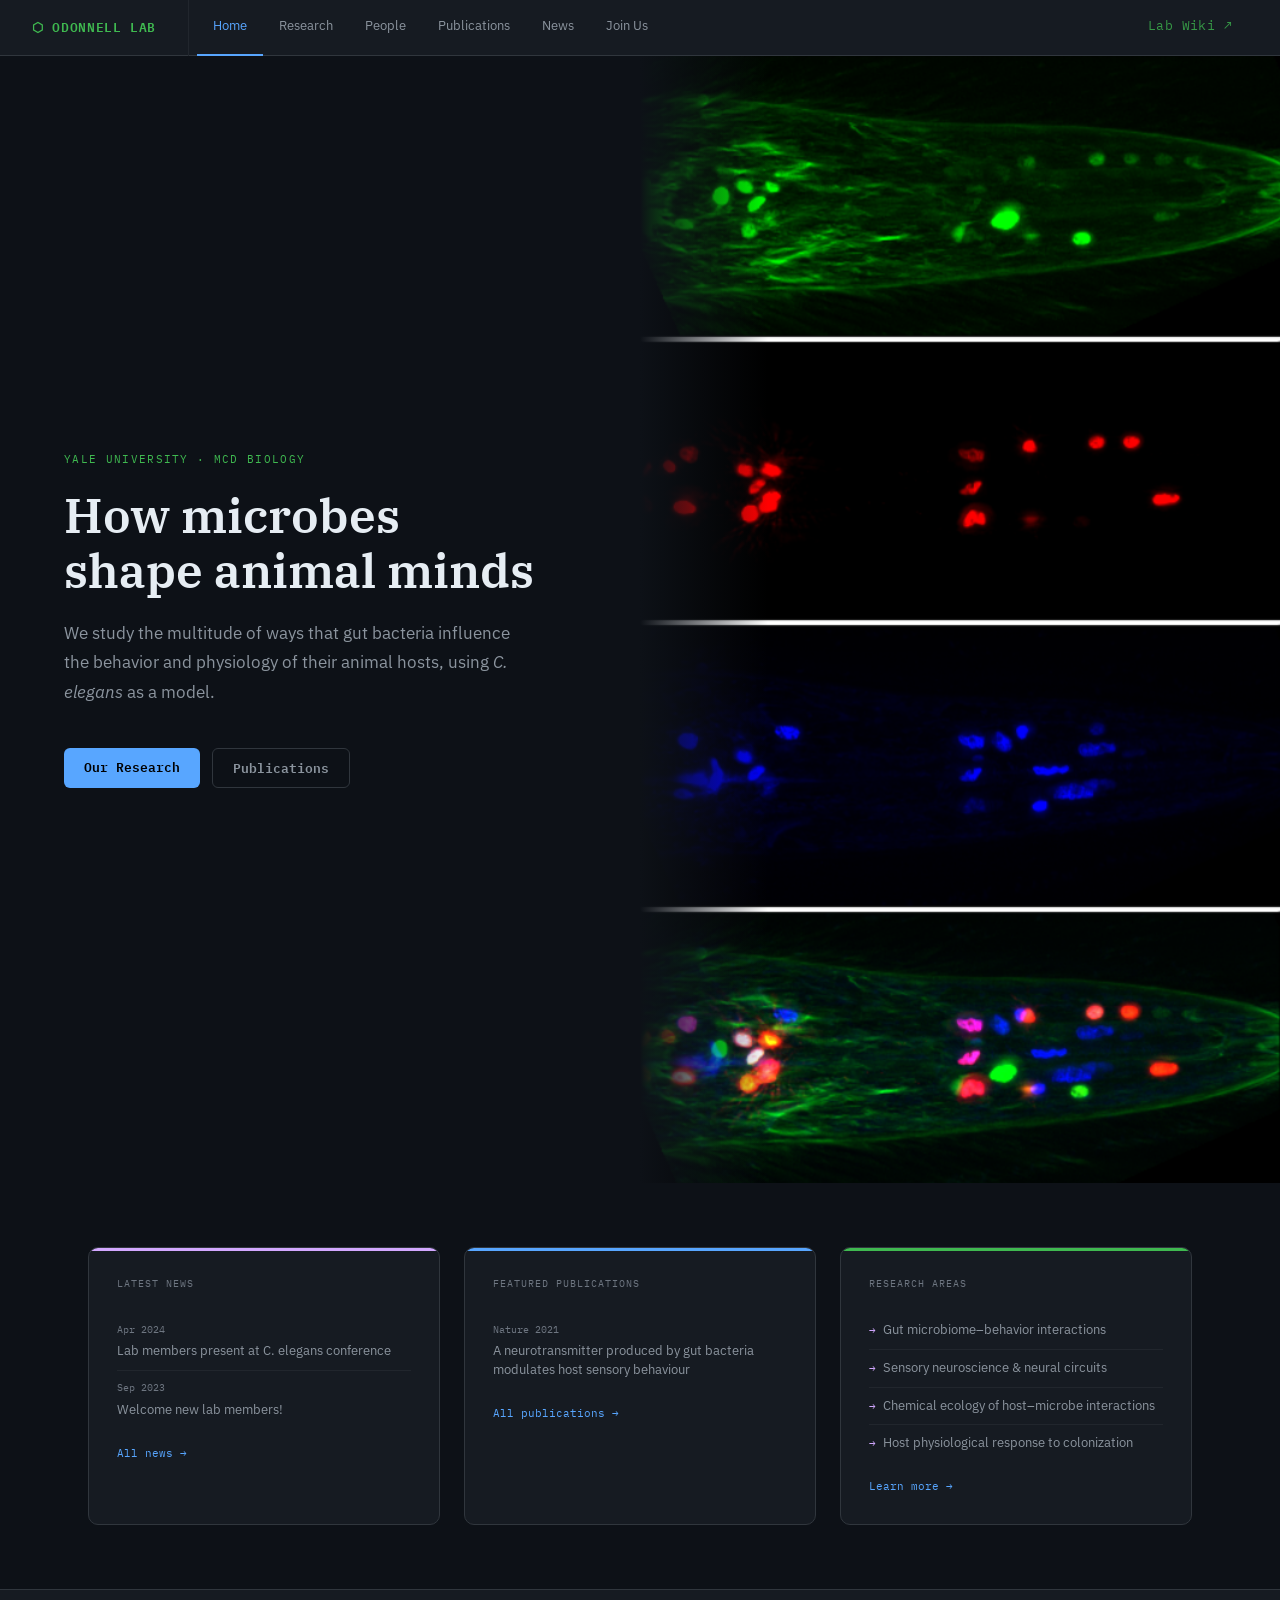
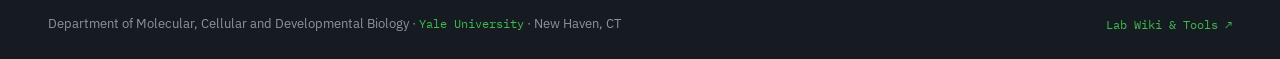
==== index.html @ c5d964bb "Initial build: ODonnell Lab website Static site with dark IBM Plex theme matching the lab wiki. Incl" ====
<!DOCTYPE html>
<html lang="en">
<head>
<meta charset="UTF-8">
<meta name="viewport" content="width=device-width, initial-scale=1.0">
<title>ODonnell Lab — Yale University</title>
<meta name="description" content="The ODonnell Lab studies how gut microbes shape animal behavior and physiology using C. elegans. Yale MCD Biology.">
<link rel="stylesheet" href="/shared.css">
</head>
<body>

<header class="site-header">
  <a href="/" class="site-logo">⬡ ODONNELL LAB</a>
  <nav class="site-nav">
    <a href="/index.html">Home</a>
    <a href="/research.html">Research</a>
    <a href="/people.html">People</a>
    <a href="/publications.html">Publications</a>
    <a href="/news.html">News</a>
    <a href="/join.html">Join Us</a>
    <a href="https://odonnelllab.netlify.app" class="nav-wiki-link" target="_blank" rel="noopener">Lab Wiki ↗</a>
  </nav>
</header>

<!-- Hero -->
<div class="hero-full">
  <div class="hero-content">
    <div class="hero-eyebrow">Yale University · MCD Biology</div>
    <h1>How microbes shape animal minds</h1>
    <p class="hero-tagline">
      We study the multitude of ways that gut bacteria influence the behavior and physiology
      of their animal hosts, using <em>C. elegans</em> as a model.
    </p>
    <div class="hero-actions">
      <a href="/research.html" class="btn">Our Research</a>
      <a href="/publications.html" class="btn btn-outline">Publications</a>
    </div>
  </div>
  <div class="hero-image-panel">
    <img src="/images/hero/hero.png" alt="Fluorescent neurons in C. elegans">
  </div>
</div>

<!-- Teasers -->
<div class="home-teasers">
  <!-- News teaser -->
  <div class="teaser-card" style="--card-accent: var(--accent4);">
    <div class="teaser-label">Latest News</div>
    <div id="news-teaser"><div class="loading-placeholder">Loading…</div></div>
    <a href="/news.html" class="teaser-more">All news →</a>
  </div>

  <!-- Publications teaser -->
  <div class="teaser-card" style="--card-accent: var(--accent);">
    <div class="teaser-label">Featured Publications</div>
    <div id="pubs-teaser"><div class="loading-placeholder">Loading…</div></div>
    <a href="/publications.html" class="teaser-more">All publications →</a>
  </div>

  <!-- Research areas -->
  <div class="teaser-card" style="--card-accent: var(--accent2);">
    <div class="teaser-label">Research Areas</div>
    <ul class="teaser-research-list">
      <li>Gut microbiome–behavior interactions</li>
      <li>Sensory neuroscience &amp; neural circuits</li>
      <li>Chemical ecology of host–microbe interactions</li>
      <li>Host physiological response to colonization</li>
    </ul>
    <a href="/research.html" class="teaser-more">Learn more →</a>
  </div>
</div>

<!-- Dept bar -->
<div class="dept-bar">
  <span>
    Department of Molecular, Cellular and Developmental Biology ·
    <a href="https://mcdb.yale.edu" target="_blank" rel="noopener">Yale University</a> ·
    New Haven, CT
  </span>
  <a href="https://odonnelllab.netlify.app" target="_blank" rel="noopener">Lab Wiki &amp; Tools ↗</a>
</div>

<script src="/site.js"></script>
<script>
function formatDate(isoDate) {
  const d = new Date(isoDate + 'T00:00:00');
  return d.toLocaleDateString('en-US', { year: 'numeric', month: 'short' });
}

async function loadNewsTeaser() {
  const el = document.getElementById('news-teaser');
  let items;
  try { items = await loadData('/data/news.json'); }
  catch { el.innerHTML = '<p style="font-size:13px;color:var(--text-dim)">Unable to load.</p>'; return; }

  items.sort((a, b) => {
    if (a.pinned && !b.pinned) return -1;
    if (!a.pinned && b.pinned) return 1;
    return b.date.localeCompare(a.date);
  });

  el.innerHTML = items.slice(0, 3).map(item => `
    <div class="teaser-item">
      <div class="teaser-item-date">${formatDate(item.date)}</div>
      <a href="/news.html">${item.title}</a>
    </div>`).join('');
}

async function loadPubsTeaser() {
  const el = document.getElementById('pubs-teaser');
  let text;
  try {
    const resp = await fetch('/data/publications.bib');
    if (!resp.ok) throw new Error(resp.status);
    text = await resp.text();
  } catch {
    el.innerHTML = '<p style="font-size:13px;color:var(--text-dim)">Unable to load.</p>';
    return;
  }

  const pubs = parseBibtex(text).filter(p => p.title);
  let featured = pubs.filter(p => p.highlight);
  if (!featured.length) featured = pubs.slice(0, 3);
  featured = featured.slice(0, 3);

  el.innerHTML = featured.map(pub => `
    <div class="teaser-item">
      <div class="teaser-item-date">${pub.journal ? pub.journal.split(' ')[0] + ' ' + pub.year : pub.year}</div>
      <a href="/publications.html">${pub.title}</a>
    </div>`).join('');
}

loadNewsTeaser();
loadPubsTeaser();
</script>
</body>
</html>
---- shared.css ----
/* ============================================================
   ODonnell Lab — Shared Styles
   Import this in every page:
   <link rel="stylesheet" href="/shared.css">
   ============================================================ */

@import url('https://fonts.googleapis.com/css2?family=IBM+Plex+Mono:wght@400;600&family=IBM+Plex+Sans:wght@300;400;500;600&family=IBM+Plex+Serif:ital,wght@0,400;0,600;1,400&display=swap');

:root {
  --bg: #0d1117;
  --surface: #161b22;
  --surface2: #1c2230;
  --border: #30363d;
  --border2: #21262d;
  --text: #e6edf3;
  --text-muted: #8b949e;
  --text-dim: #6e7681;
  --accent: #58a6ff;
  --accent2: #3fb950;
  --accent3: #f78166;
  --accent4: #d2a8ff;
  --accent5: #ffa657;
  --mono: 'IBM Plex Mono', monospace;
  --sans: 'IBM Plex Sans', sans-serif;
  --serif: 'IBM Plex Serif', serif;
}

* { box-sizing: border-box; margin: 0; padding: 0; }

body {
  background: var(--bg);
  color: var(--text);
  font-family: var(--sans);
  font-size: 15px;
  line-height: 1.6;
}

/* ── SITE HEADER ─────────────────────────────────────────── */
.site-header {
  background: var(--surface);
  border-bottom: 1px solid var(--border);
  padding: 0 2rem;
  position: sticky;
  top: 0;
  z-index: 100;
  display: flex;
  align-items: center;
  gap: 0;
  height: 56px;
}

.site-logo {
  font-family: var(--mono);
  font-size: 13px;
  color: var(--accent2);
  font-weight: 600;
  letter-spacing: 0.05em;
  white-space: nowrap;
  text-decoration: none;
  padding-right: 2rem;
  border-right: 1px solid var(--border2);
  margin-right: 0.5rem;
  height: 56px;
  display: flex;
  align-items: center;
}
.site-logo:hover { color: var(--accent); }

.site-nav {
  display: flex;
  gap: 0;
  overflow-x: auto;
  scrollbar-width: none;
  flex: 1;
}
.site-nav::-webkit-scrollbar { display: none; }

.site-nav a {
  color: var(--text-muted);
  text-decoration: none;
  font-size: 13px;
  padding: 0 1rem;
  height: 56px;
  display: flex;
  align-items: center;
  border-bottom: 2px solid transparent;
  white-space: nowrap;
  transition: color 0.15s, border-color 0.15s;
}
.site-nav a:hover { color: var(--text); }
.site-nav a.active { color: var(--accent); border-bottom-color: var(--accent); }

.nav-wiki-link {
  margin-left: auto;
  font-family: var(--mono);
  font-size: 11px;
  color: var(--accent2) !important;
  border-bottom-color: transparent !important;
  letter-spacing: 0.03em;
  opacity: 0.8;
}
.nav-wiki-link:hover { opacity: 1; color: var(--accent2) !important; }

/* ── TYPOGRAPHY ──────────────────────────────────────────── */
h1 { font-family: var(--serif); font-size: 2rem; font-weight: 600; color: var(--text); margin-bottom: 0.5rem; line-height: 1.3; }
h2 { font-family: var(--sans); font-size: 1.25rem; font-weight: 600; color: var(--text); margin: 2.5rem 0 1rem; padding-bottom: 0.5rem; border-bottom: 1px solid var(--border2); }
h3 { font-family: var(--sans); font-size: 1rem; font-weight: 600; color: var(--accent4); margin: 1.5rem 0 0.75rem; }
p { color: var(--text-muted); margin-bottom: 1rem; line-height: 1.7; }
p strong { color: var(--text); font-weight: 600; }
a { color: var(--accent); }

/* ── CALLOUTS ────────────────────────────────────────────── */
.callout { border-left: 3px solid var(--accent); background: rgba(88,166,255,0.06); padding: 1rem 1.25rem; margin: 1.25rem 0; border-radius: 0 6px 6px 0; }
.callout.green  { border-left-color: var(--accent2); background: rgba(63,185,80,0.06); }
.callout.orange { border-left-color: var(--accent5); background: rgba(255,166,87,0.06); }
.callout.red    { border-left-color: var(--accent3); background: rgba(247,129,102,0.06); }
.callout-title  { font-size: 12px; font-family: var(--mono); font-weight: 600; margin-bottom: 0.4rem; opacity: 0.7; }
.callout p      { margin: 0; font-size: 13px; }

/* ── BUTTONS ─────────────────────────────────────────────── */
.btn { display: inline-block; background: var(--accent); color: #000; border: none; padding: 0.55rem 1.25rem; border-radius: 6px; font-family: var(--mono); font-size: 13px; font-weight: 600; cursor: pointer; text-decoration: none; transition: opacity 0.15s; }
.btn:hover { opacity: 0.85; color: #000; }
.btn-green { background: var(--accent2); }
.btn-outline { background: transparent; border: 1px solid var(--border); color: var(--text-muted); }
.btn-outline:hover { border-color: var(--text-muted); color: var(--text); }

/* ── BADGE ───────────────────────────────────────────────── */
.badge { display: inline-block; padding: 0.15em 0.5em; border-radius: 3px; font-size: 11px; font-family: var(--mono); font-weight: 600; }
.badge-blue   { background: rgba(88,166,255,0.15);  color: var(--accent); }
.badge-green  { background: rgba(63,185,80,0.15);   color: var(--accent2); }
.badge-orange { background: rgba(255,166,87,0.15);  color: var(--accent5); }
.badge-purple { background: rgba(210,168,255,0.15); color: var(--accent4); }

/* ── TABLES ──────────────────────────────────────────────── */
.data-table { width: 100%; border-collapse: collapse; font-size: 13px; margin: 1rem 0; }
.data-table th { background: var(--surface2); color: var(--text-muted); font-family: var(--mono); font-size: 11px; text-transform: uppercase; letter-spacing: 0.05em; padding: 0.6rem 0.75rem; border: 1px solid var(--border); text-align: left; font-weight: 600; }
.data-table td { padding: 0.5rem 0.75rem; border: 1px solid var(--border2); color: var(--text-muted); font-family: var(--mono); font-size: 12px; }
.data-table tr:hover td { background: rgba(255,255,255,0.02); }
.table-wrap { overflow-x: auto; border: 1px solid var(--border); border-radius: 8px; }
.table-wrap .data-table { margin: 0; }

/* ── FORM INPUTS ─────────────────────────────────────────── */
.filter-input {
  background: var(--surface2);
  border: 1px solid var(--border);
  color: var(--text);
  padding: 0.5rem 0.75rem;
  border-radius: 6px;
  font-family: var(--mono);
  font-size: 13px;
  outline: none;
  transition: border-color 0.15s;
  width: 100%;
}
.filter-input:focus { border-color: var(--accent); }
.filter-input::placeholder { color: var(--text-dim); }

/* ── CARD ────────────────────────────────────────────────── */
.card { background: var(--surface2); border: 1px solid var(--border); border-radius: 10px; padding: 1.5rem; margin: 1rem 0; }
.card h3 { margin-top: 0; }

/* ── SCROLL ──────────────────────────────────────────────── */
::-webkit-scrollbar { width: 6px; height: 6px; }
::-webkit-scrollbar-track { background: transparent; }
::-webkit-scrollbar-thumb { background: var(--border); border-radius: 3px; }


/* ============================================================
   MAIN SITE EXTENSIONS
   Classes below are used by the lab website (not the wiki)
   ============================================================ */

/* ── HERO ────────────────────────────────────────────────── */
.hero-full {
  display: grid;
  grid-template-columns: 1fr 1fr;
  min-height: calc(100vh - 56px);
  overflow: hidden;
}
.hero-content {
  display: flex;
  flex-direction: column;
  justify-content: center;
  padding: 5rem 4rem;
  max-width: 600px;
}
.hero-eyebrow {
  font-family: var(--mono);
  font-size: 11px;
  color: var(--accent2);
  letter-spacing: 0.12em;
  text-transform: uppercase;
  margin-bottom: 1.25rem;
}
.hero-full h1 {
  font-size: 3rem;
  line-height: 1.15;
  margin-bottom: 1.25rem;
}
.hero-tagline {
  font-size: 17px;
  color: var(--text-muted);
  line-height: 1.75;
  margin-bottom: 2.5rem;
  max-width: 460px;
}
.hero-actions { display: flex; gap: 0.75rem; flex-wrap: wrap; }
.hero-image-panel {
  position: relative;
  overflow: hidden;
}
.hero-image-panel img {
  width: 100%;
  height: 100%;
  object-fit: cover;
  object-position: center;
  display: block;
}
.hero-image-panel::after {
  content: '';
  position: absolute;
  inset: 0;
  background: linear-gradient(to right, var(--bg) 0%, transparent 20%);
  pointer-events: none;
}

/* ── HOME TEASERS ────────────────────────────────────────── */
.home-teasers {
  display: grid;
  grid-template-columns: repeat(3, 1fr);
  gap: 1.5rem;
  max-width: 1200px;
  margin: 0 auto;
  padding: 4rem 3rem;
}
.teaser-card {
  background: var(--surface);
  border: 1px solid var(--border);
  border-radius: 10px;
  padding: 1.75rem;
  position: relative;
  overflow: hidden;
}
.teaser-card::before {
  content: '';
  position: absolute;
  top: 0; left: 0; right: 0;
  height: 3px;
  background: var(--card-accent, var(--accent));
}
.teaser-label {
  font-family: var(--mono);
  font-size: 10px;
  text-transform: uppercase;
  letter-spacing: 0.1em;
  color: var(--text-dim);
  margin-bottom: 1.25rem;
}
.teaser-item {
  padding: 0.6rem 0;
  border-bottom: 1px solid var(--border2);
}
.teaser-item:last-child { border-bottom: none; }
.teaser-item-date {
  font-family: var(--mono);
  font-size: 10px;
  color: var(--text-dim);
  margin-bottom: 0.2rem;
}
.teaser-item a {
  font-size: 13px;
  color: var(--text-muted);
  text-decoration: none;
  line-height: 1.5;
  display: block;
}
.teaser-item a:hover { color: var(--text); }
.teaser-more {
  display: block;
  margin-top: 1rem;
  font-family: var(--mono);
  font-size: 11px;
  color: var(--accent);
  text-decoration: none;
}
.teaser-more:hover { color: var(--text); }
.teaser-research-list { list-style: none; }
.teaser-research-list li {
  padding: 0.5rem 0;
  border-bottom: 1px solid var(--border2);
  font-size: 13px;
  color: var(--text-muted);
}
.teaser-research-list li:last-child { border-bottom: none; }
.teaser-research-list li::before { content: '→ '; color: var(--accent4); font-family: var(--mono); font-size: 11px; }

/* ── DEPT BAR ────────────────────────────────────────────── */
.dept-bar {
  background: var(--surface);
  border-top: 1px solid var(--border);
  padding: 1.5rem 3rem;
  display: flex;
  justify-content: space-between;
  align-items: center;
  font-size: 13px;
  color: var(--text-muted);
  flex-wrap: wrap;
  gap: 1rem;
}
.dept-bar a { color: var(--accent2); text-decoration: none; font-family: var(--mono); font-size: 12px; }
.dept-bar a:hover { color: var(--accent); }

/* ── RESEARCH PANELS ─────────────────────────────────────── */
.research-page { max-width: 1100px; margin: 0 auto; padding: 3rem; }
.research-intro { max-width: 680px; margin-bottom: 4rem; }
.research-intro h1 { font-size: 2.5rem; margin-bottom: 1rem; }

.research-panel {
  display: flex;
  align-items: stretch;
  gap: 0;
  border: 1px solid var(--border);
  border-radius: 12px;
  overflow: hidden;
  margin-bottom: 2.5rem;
  background: var(--surface);
}
.research-panel.reverse { flex-direction: row-reverse; }
.research-panel-image {
  width: 42%;
  flex-shrink: 0;
  overflow: hidden;
}
.research-panel-image img {
  width: 100%;
  height: 100%;
  object-fit: cover;
  display: block;
  min-height: 300px;
}
.research-panel-body {
  flex: 1;
  padding: 2.5rem;
  display: flex;
  flex-direction: column;
  justify-content: center;
}
.research-panel-body h2 {
  font-family: var(--serif);
  font-size: 1.5rem;
  margin: 0.75rem 0 1rem;
  border: none;
  padding: 0;
}
.research-panel-body p { font-size: 14px; line-height: 1.8; }
.research-panel-body p:last-child { margin-bottom: 0; }
.research-key-papers { margin-top: 1.5rem; padding-top: 1.25rem; border-top: 1px solid var(--border2); }
.research-key-papers p { font-size: 12px; font-family: var(--mono); color: var(--text-dim); margin: 0; }
.research-key-papers a { color: var(--accent); font-size: 12px; }

/* ── PI SPOTLIGHT ────────────────────────────────────────── */
.pi-spotlight {
  background: var(--surface);
  border-bottom: 1px solid var(--border);
  display: flex;
  gap: 3rem;
  padding: 3.5rem 3rem;
  align-items: flex-start;
}
.pi-photo {
  width: 160px;
  height: 160px;
  border-radius: 50%;
  object-fit: cover;
  flex-shrink: 0;
  border: 3px solid var(--border);
}
.pi-info { flex: 1; }
.pi-info h1 { font-size: 1.75rem; margin-bottom: 0.25rem; }
.pi-role {
  font-family: var(--mono);
  font-size: 12px;
  color: var(--accent2);
  letter-spacing: 0.08em;
  text-transform: uppercase;
  margin-bottom: 1rem;
}
.pi-links { display: flex; gap: 0.5rem; flex-wrap: wrap; margin-top: 1.25rem; }
.pi-links a {
  font-family: var(--mono);
  font-size: 11px;
  color: var(--text-muted);
  text-decoration: none;
  padding: 0.3em 0.75em;
  border: 1px solid var(--border);
  border-radius: 4px;
  transition: border-color 0.15s, color 0.15s;
}
.pi-links a:hover { border-color: var(--accent); color: var(--accent); }

/* ── PEOPLE GRID ─────────────────────────────────────────── */
.people-section {
  max-width: 1100px;
  margin: 0 auto;
  padding: 3rem;
}
.people-group-label {
  font-family: var(--mono);
  font-size: 11px;
  text-transform: uppercase;
  letter-spacing: 0.08em;
  color: var(--text-dim);
  margin: 2.5rem 0 1.25rem;
  padding-bottom: 0.5rem;
  border-bottom: 1px solid var(--border2);
}
.people-grid {
  display: grid;
  grid-template-columns: repeat(auto-fill, minmax(200px, 1fr));
  gap: 1.25rem;
}
.person-card {
  background: var(--surface);
  border: 1px solid var(--border);
  border-radius: 10px;
  overflow: hidden;
  transition: border-color 0.15s;
}
.person-card:hover { border-color: var(--accent4); }
.person-photo {
  width: 100%;
  aspect-ratio: 1 / 1;
  object-fit: cover;
  object-position: top center;
  display: block;
  background: var(--surface2);
}
.person-info { padding: 1rem; }
.person-name { font-weight: 600; font-size: 14px; color: var(--text); margin-bottom: 0.25rem; }
.person-role { font-size: 12px; color: var(--text-muted); margin-bottom: 0.6rem; }
.person-links { display: flex; gap: 0.4rem; flex-wrap: wrap; }
.person-links a {
  font-family: var(--mono);
  font-size: 10px;
  color: var(--text-dim);
  text-decoration: none;
  padding: 0.15em 0.4em;
  border: 1px solid var(--border2);
  border-radius: 3px;
}
.person-links a:hover { color: var(--accent); border-color: var(--accent); }

/* ── PUBLICATIONS ────────────────────────────────────────── */
.pub-layout {
  display: grid;
  grid-template-columns: 220px 1fr;
  max-width: 1200px;
  margin: 0 auto;
  min-height: calc(100vh - 56px);
}
.pub-sidebar {
  padding: 2rem 1.5rem;
  border-right: 1px solid var(--border);
  position: sticky;
  top: 56px;
  height: calc(100vh - 56px);
  overflow-y: auto;
}
.pub-sidebar-label {
  font-family: var(--mono);
  font-size: 10px;
  text-transform: uppercase;
  letter-spacing: 0.1em;
  color: var(--text-dim);
  margin: 1.25rem 0 0.6rem;
}
.pub-sidebar-label:first-child { margin-top: 0; }
.pub-year-filter { display: flex; flex-direction: column; gap: 0.35rem; }
.pub-year-filter label {
  display: flex;
  align-items: center;
  gap: 0.5rem;
  font-family: var(--mono);
  font-size: 12px;
  color: var(--text-muted);
  cursor: pointer;
}
.pub-year-filter label:hover { color: var(--text); }
.pub-year-filter input[type=checkbox] { accent-color: var(--accent); }
.pub-highlight-toggle {
  display: flex;
  align-items: center;
  gap: 0.5rem;
  font-family: var(--mono);
  font-size: 12px;
  color: var(--text-muted);
  cursor: pointer;
  margin-top: 0.25rem;
}
.pub-highlight-toggle input[type=checkbox] { accent-color: var(--accent5); }
.pub-count {
  font-family: var(--mono);
  font-size: 11px;
  color: var(--text-dim);
  margin-top: 1.5rem;
}

.pub-main { padding: 2.5rem 3rem; }
.pub-year-group { margin-bottom: 2.5rem; }
.pub-year-heading {
  font-family: var(--mono);
  font-size: 24px;
  color: var(--text-dim);
  margin-bottom: 0.75rem;
  padding-bottom: 0.5rem;
  border-bottom: 1px solid var(--border2);
}
.pub-entry {
  display: flex;
  gap: 1.5rem;
  padding: 1.25rem 0;
  border-bottom: 1px solid var(--border2);
  align-items: flex-start;
}
.pub-entry:last-child { border-bottom: none; }
.pub-meta { flex: 1; min-width: 0; }
.pub-title {
  font-weight: 600;
  font-size: 14px;
  color: var(--text);
  margin-bottom: 0.35rem;
  line-height: 1.5;
}
.pub-authors {
  font-size: 13px;
  color: var(--text-muted);
  margin-bottom: 0.25rem;
  line-height: 1.5;
}
.pub-journal {
  font-size: 13px;
  color: var(--text-dim);
  font-style: italic;
}
.pub-links-col {
  display: flex;
  flex-direction: column;
  gap: 0.35rem;
  align-items: flex-end;
  flex-shrink: 0;
  padding-top: 0.1rem;
}
.pub-links-col a {
  text-decoration: none;
  white-space: nowrap;
}

/* ── NEWS ────────────────────────────────────────────────── */
.news-page { max-width: 800px; margin: 0 auto; padding: 3rem; }
.news-page h1 { font-size: 2.25rem; margin-bottom: 0.5rem; }
.news-page > p { margin-bottom: 3rem; }
.news-list { margin-top: 1rem; }
.news-item {
  display: flex;
  gap: 2rem;
  padding: 2rem 0;
  border-bottom: 1px solid var(--border2);
}
.news-item:last-child { border-bottom: none; }
.news-date {
  font-family: var(--mono);
  font-size: 11px;
  color: var(--accent4);
  width: 80px;
  flex-shrink: 0;
  padding-top: 0.25rem;
  line-height: 1.6;
}
.news-body { flex: 1; }
.news-title {
  font-weight: 600;
  font-size: 15px;
  color: var(--text);
  margin-bottom: 0.5rem;
}
.news-body p { font-size: 14px; margin-bottom: 0.75rem; }
.news-body p:last-child { margin-bottom: 0; }
.news-body a { font-size: 13px; }

/* ── JOIN PAGE ───────────────────────────────────────────── */
.join-page { max-width: 800px; margin: 0 auto; padding: 3rem; }
.join-page h1 { font-size: 2.25rem; margin-bottom: 0.5rem; }

/* ── PAGE UTILITIES ──────────────────────────────────────── */
.page-eyebrow {
  font-family: var(--mono);
  font-size: 11px;
  color: var(--accent2);
  letter-spacing: 0.1em;
  text-transform: uppercase;
  margin-bottom: 0.75rem;
}
.loading-placeholder {
  font-family: var(--mono);
  font-size: 13px;
  color: var(--text-dim);
  padding: 2rem 0;
}

/* ── RESPONSIVE ──────────────────────────────────────────── */
@media (max-width: 900px) {
  .home-teasers { grid-template-columns: 1fr; padding: 2rem 1.5rem; }
}

@media (max-width: 768px) {
  .hero-full { grid-template-columns: 1fr; min-height: auto; }
  .hero-content { padding: 3rem 1.5rem; max-width: 100%; }
  .hero-full h1 { font-size: 2.25rem; }
  .hero-image-panel { display: none; }

  .research-page { padding: 1.5rem; }
  .research-panel { flex-direction: column !important; }
  .research-panel-image { width: 100%; }
  .research-panel-image img { min-height: 220px; }
  .research-panel-body { padding: 1.75rem; }

  .pi-spotlight { flex-direction: column; gap: 1.5rem; padding: 2rem 1.5rem; }
  .pi-photo { width: 100px; height: 100px; }
  .people-section { padding: 1.5rem; }

  .pub-layout { grid-template-columns: 1fr; }
  .pub-sidebar { position: static; height: auto; border-right: none; border-bottom: 1px solid var(--border); }
  .pub-main { padding: 1.5rem; }

  .news-page { padding: 1.5rem; }
  .news-item { flex-direction: column; gap: 0.5rem; }
  .news-date { width: auto; }

  .join-page { padding: 1.5rem; }
  .dept-bar { padding: 1.25rem 1.5rem; }
}
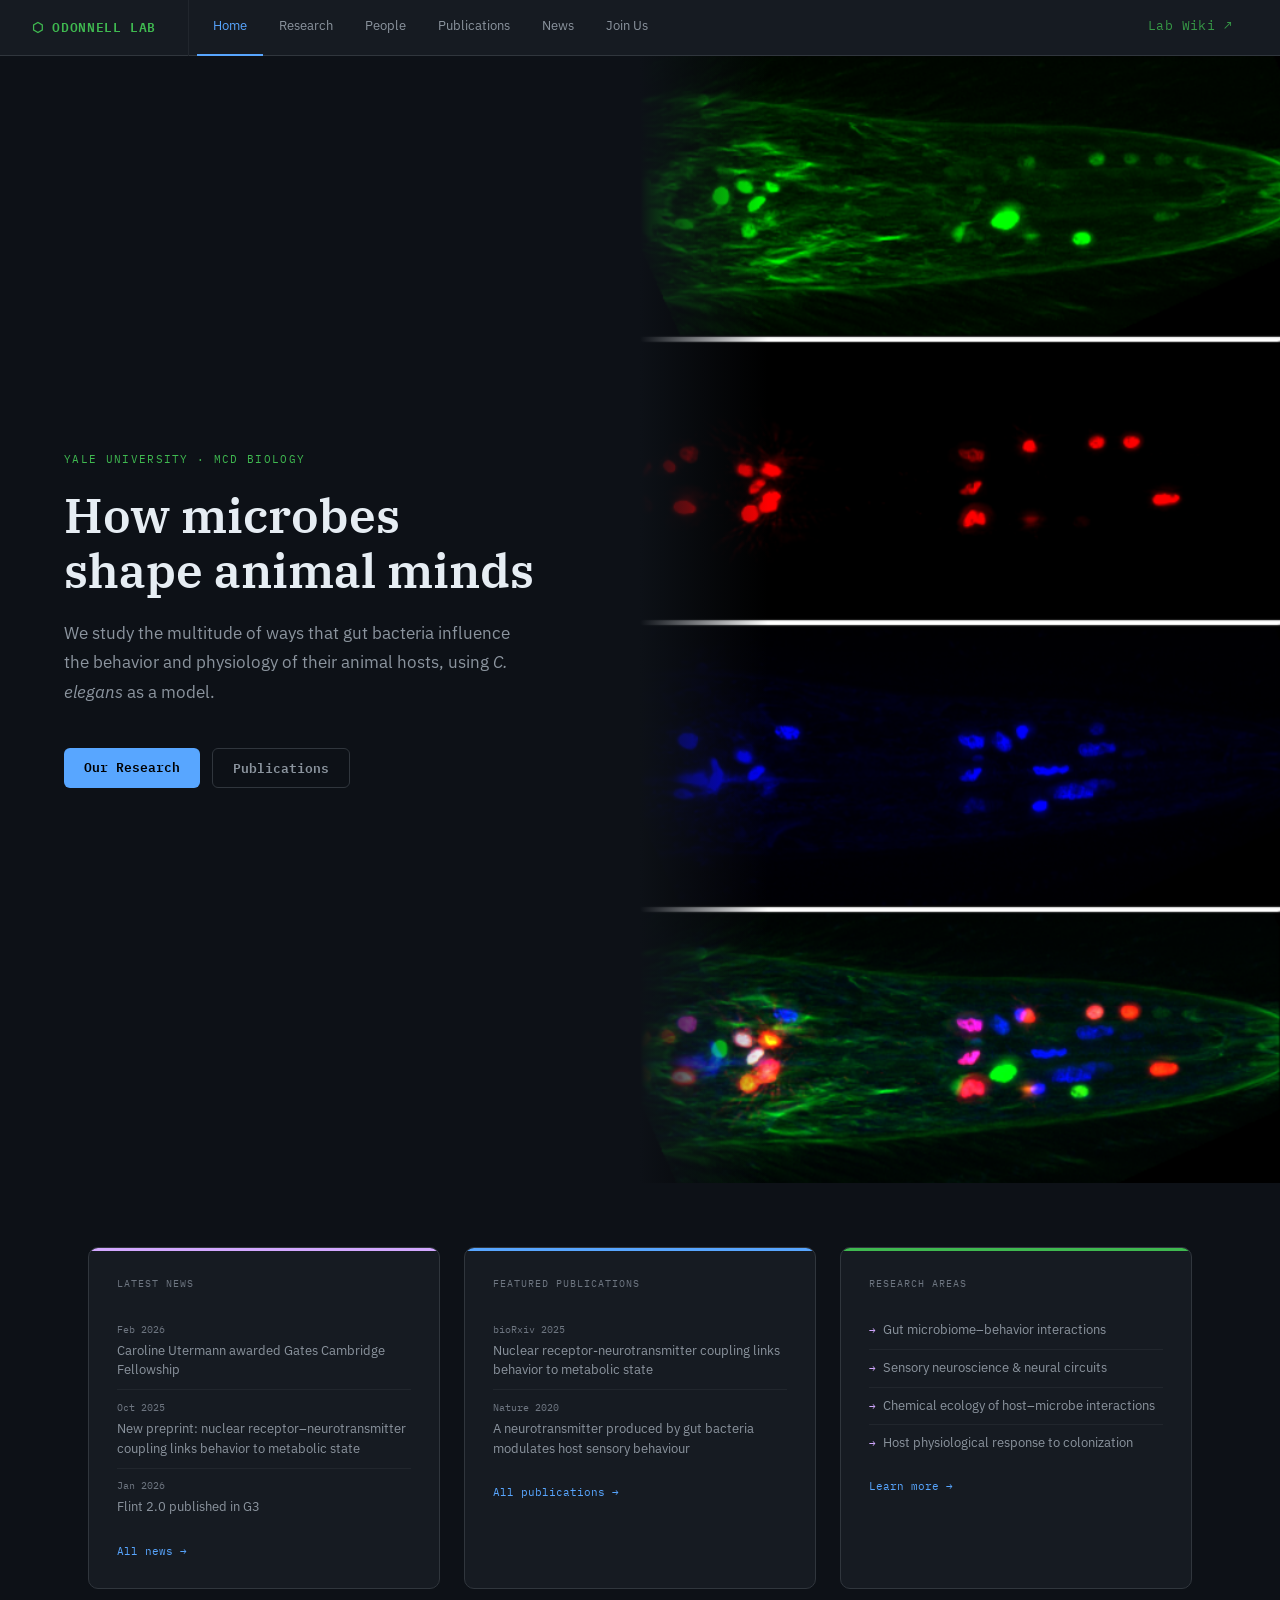
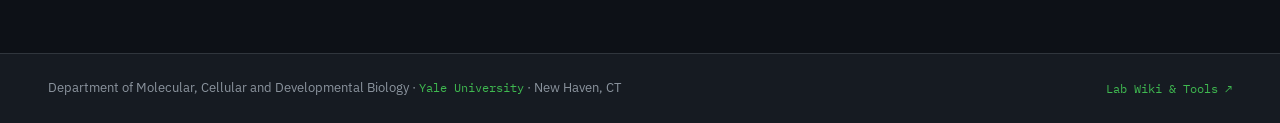
==== commit db4e7077: "content: Sebastian photo, fix wiki URL in all pages - Wire Sebastian Gonzalez La Corte headshot (Seb" ====
--- a/index.html
+++ b/index.html
@@ -18,7 +18,7 @@
     <a href="/publications.html">Publications</a>
     <a href="/news.html">News</a>
     <a href="/join.html">Join Us</a>
-    <a href="https://odonnelllab.netlify.app" class="nav-wiki-link" target="_blank" rel="noopener">Lab Wiki ↗</a>
+    <a href="https://odonnelllab.netlify.app/" class="nav-wiki-link" target="_blank" rel="noopener">Lab Wiki ↗</a>
   </nav>
 </header>
 
@@ -77,7 +77,7 @@
     <a href="https://mcdb.yale.edu" target="_blank" rel="noopener">Yale University</a> ·
     New Haven, CT
   </span>
-  <a href="https://odonnelllab.netlify.app" target="_blank" rel="noopener">Lab Wiki &amp; Tools ↗</a>
+  <a href="https://odonnelllab.netlify.app/" target="_blank" rel="noopener">Lab Wiki &amp; Tools ↗</a>
 </div>
 
 <script src="/site.js"></script>
--- a/shared.css
+++ b/shared.css
@@ -313,7 +313,8 @@
 /* ── RESEARCH PANELS ─────────────────────────────────────── */
 .research-page { max-width: 1100px; margin: 0 auto; padding: 3rem; }
 .research-intro { max-width: 680px; margin-bottom: 4rem; }
-.research-intro h1 { font-size: 2.5rem; margin-bottom: 1rem; }
+.research-intro h1 { font-size: 2.5rem; margin-bottom: 0.5rem; }
+.research-lab-subtitle { font-size: 13px; color: var(--text-muted); font-style: italic; margin-bottom: 1.5rem; letter-spacing: 0.02em; }
 
 .research-panel {
   display: flex;
@@ -354,6 +355,36 @@
 }
 .research-panel-body p { font-size: 14px; line-height: 1.8; }
 .research-panel-body p:last-child { margin-bottom: 0; }
+
+.panel-pubs {
+  margin-top: 1.25rem;
+  padding-top: 1rem;
+  border-top: 1px solid var(--border);
+  display: flex;
+  flex-wrap: wrap;
+  align-items: baseline;
+  gap: 0.25rem 0.6rem;
+}
+.panel-pubs-label {
+  font-size: 10px;
+  text-transform: uppercase;
+  letter-spacing: 0.08em;
+  color: var(--text-muted);
+  flex-basis: 100%;
+  margin-bottom: 0.1rem;
+}
+.panel-pubs a {
+  font-size: 12px;
+  color: var(--accent);
+  text-decoration: none;
+  white-space: nowrap;
+}
+.panel-pubs a:hover { text-decoration: underline; }
+.panel-pubs-nolink {
+  font-size: 12px;
+  color: var(--text-muted);
+  white-space: nowrap;
+}
 .research-key-papers { margin-top: 1.5rem; padding-top: 1.25rem; border-top: 1px solid var(--border2); }
 .research-key-papers p { font-size: 12px; font-family: var(--mono); color: var(--text-dim); margin: 0; }
 .research-key-papers a { color: var(--accent); font-size: 12px; }
@@ -437,7 +468,9 @@
 }
 .person-info { padding: 1rem; }
 .person-name { font-weight: 600; font-size: 14px; color: var(--text); margin-bottom: 0.25rem; }
-.person-role { font-size: 12px; color: var(--text-muted); margin-bottom: 0.6rem; }
+.person-role { font-size: 12px; color: var(--text-muted); margin-bottom: 0.25rem; }
+.person-years { font-size: 11px; color: var(--text-muted); opacity: 0.7; margin-bottom: 0.25rem; }
+.person-current-role { font-size: 11px; color: var(--accent); font-style: italic; margin-bottom: 0.5rem; }
 .person-links { display: flex; gap: 0.4rem; flex-wrap: wrap; }
 .person-links a {
   font-family: var(--mono);
@@ -449,6 +482,34 @@
   border-radius: 3px;
 }
 .person-links a:hover { color: var(--accent); border-color: var(--accent); }
+
+/* ── LAB LIFE GALLERY ────────────────────────────────────── */
+.lab-life-section { max-width: 1100px; margin: 0 auto; padding: 3rem; border-top: 1px solid var(--border); }
+.lab-life-header { margin-bottom: 1.5rem; display: flex; align-items: center; gap: 1.5rem; flex-wrap: wrap; }
+.lab-life-tabs { display: flex; gap: 0.4rem; }
+.lab-life-tab {
+  background: none; border: 1px solid var(--border); border-radius: 4px;
+  color: var(--text-muted); font-size: 11px; font-family: inherit;
+  padding: 0.25rem 0.75rem; cursor: pointer; transition: all 0.15s;
+}
+.lab-life-tab:hover { border-color: var(--accent); color: var(--accent); }
+.lab-life-tab.active { background: var(--accent); border-color: var(--accent); color: #fff; }
+.lab-life-grid {
+  display: grid;
+  grid-template-columns: repeat(auto-fill, minmax(260px, 1fr));
+  gap: 1rem;
+}
+.lab-life-photo { position: relative; border-radius: 8px; overflow: hidden; background: var(--surface); }
+.lab-life-photo img { width: 100%; height: 220px; object-fit: cover; display: block; transition: transform 0.3s ease; }
+.lab-life-photo:hover img { transform: scale(1.03); }
+.lab-life-caption {
+  position: absolute;
+  bottom: 0; left: 0; right: 0;
+  padding: 0.5rem 0.75rem;
+  font-size: 11px;
+  color: #fff;
+  background: linear-gradient(transparent, rgba(0,0,0,0.65));
+}
 
 /* ── PUBLICATIONS ────────────────────────────────────────── */
 .pub-layout {
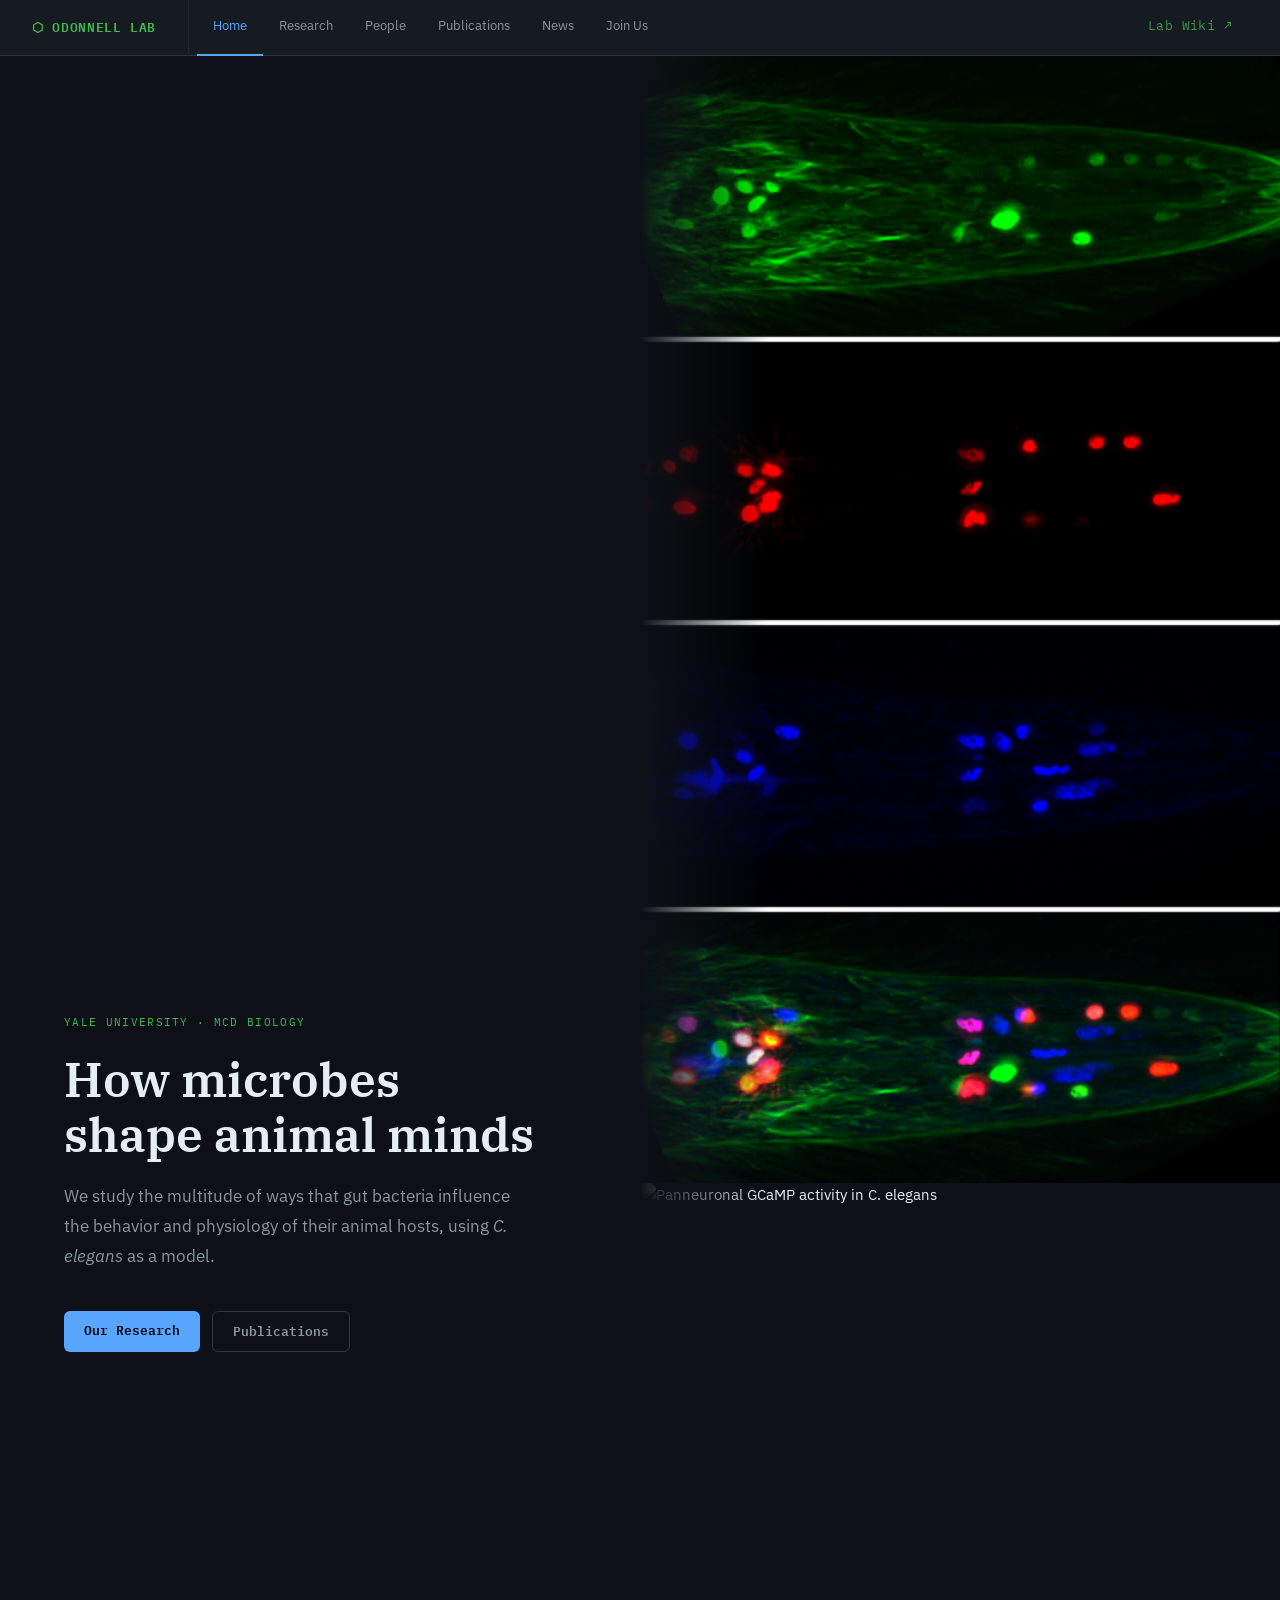
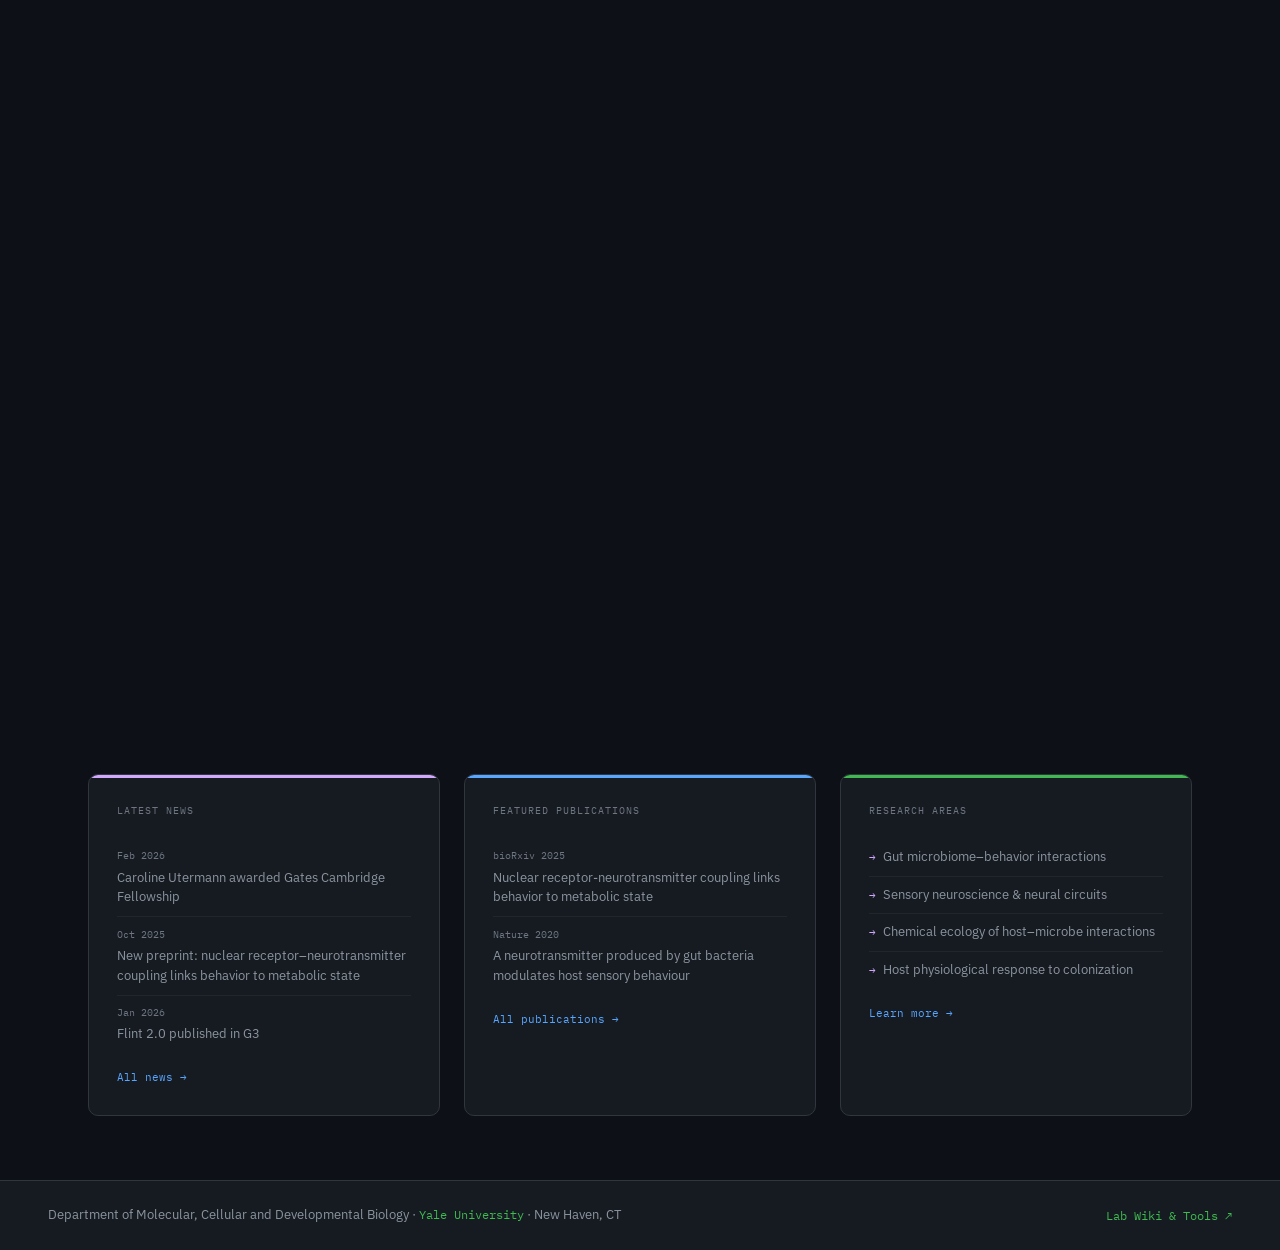
==== commit 1d361de0: "content: panneuronal GCaMP hero, alumni size, roster update - index.html: add PanNeuralGCaMP_green3." ====
--- a/index.html
+++ b/index.html
@@ -18,7 +18,7 @@
     <a href="/publications.html">Publications</a>
     <a href="/news.html">News</a>
     <a href="/join.html">Join Us</a>
-    <a href="https://odonnelllab.netlify.app/" class="nav-wiki-link" target="_blank" rel="noopener">Lab Wiki ↗</a>
+    <a href="https://odonnell-lab-wiki.netlify.app" class="nav-wiki-link" target="_blank" rel="noopener">Lab Wiki ↗</a>
   </nav>
 </header>
 
@@ -38,6 +38,7 @@
   </div>
   <div class="hero-image-panel">
     <img src="/images/hero/hero.png" alt="Fluorescent neurons in C. elegans">
+    <img src="/images/hero/PanNeuralGCaMP_green3.gif" alt="Panneuronal GCaMP activity in C. elegans">
   </div>
 </div>
 
@@ -77,7 +78,7 @@
     <a href="https://mcdb.yale.edu" target="_blank" rel="noopener">Yale University</a> ·
     New Haven, CT
   </span>
-  <a href="https://odonnelllab.netlify.app/" target="_blank" rel="noopener">Lab Wiki &amp; Tools ↗</a>
+  <a href="https://odonnell-lab-wiki.netlify.app" target="_blank" rel="noopener">Lab Wiki &amp; Tools ↗</a>
 </div>
 
 <script src="/site.js"></script>
--- a/shared.css
+++ b/shared.css
@@ -208,6 +208,8 @@
 .hero-image-panel {
   position: relative;
   overflow: hidden;
+  display: grid;
+  grid-template-rows: 1fr 1fr;
 }
 .hero-image-panel img {
   width: 100%;
@@ -356,6 +358,23 @@
 .research-panel-body p { font-size: 14px; line-height: 1.8; }
 .research-panel-body p:last-child { margin-bottom: 0; }
 
+.panel-media {
+  display: flex;
+  gap: 0.75rem;
+  margin-top: 1.25rem;
+  overflow-x: auto;
+  scrollbar-width: none;
+}
+.panel-media::-webkit-scrollbar { display: none; }
+.panel-media-item {
+  height: 180px;
+  width: auto;
+  border-radius: 6px;
+  object-fit: cover;
+  flex-shrink: 0;
+  display: block;
+}
+
 .panel-pubs {
   margin-top: 1.25rem;
   padding-top: 1rem;
@@ -450,6 +469,11 @@
   grid-template-columns: repeat(auto-fill, minmax(200px, 1fr));
   gap: 1.25rem;
 }
+.people-grid-alumni {
+  grid-template-columns: repeat(auto-fill, minmax(150px, 1fr));
+  gap: 1rem;
+}
+.people-grid-alumni .person-photo { aspect-ratio: 4 / 3; }
 .person-card {
   background: var(--surface);
   border: 1px solid var(--border);
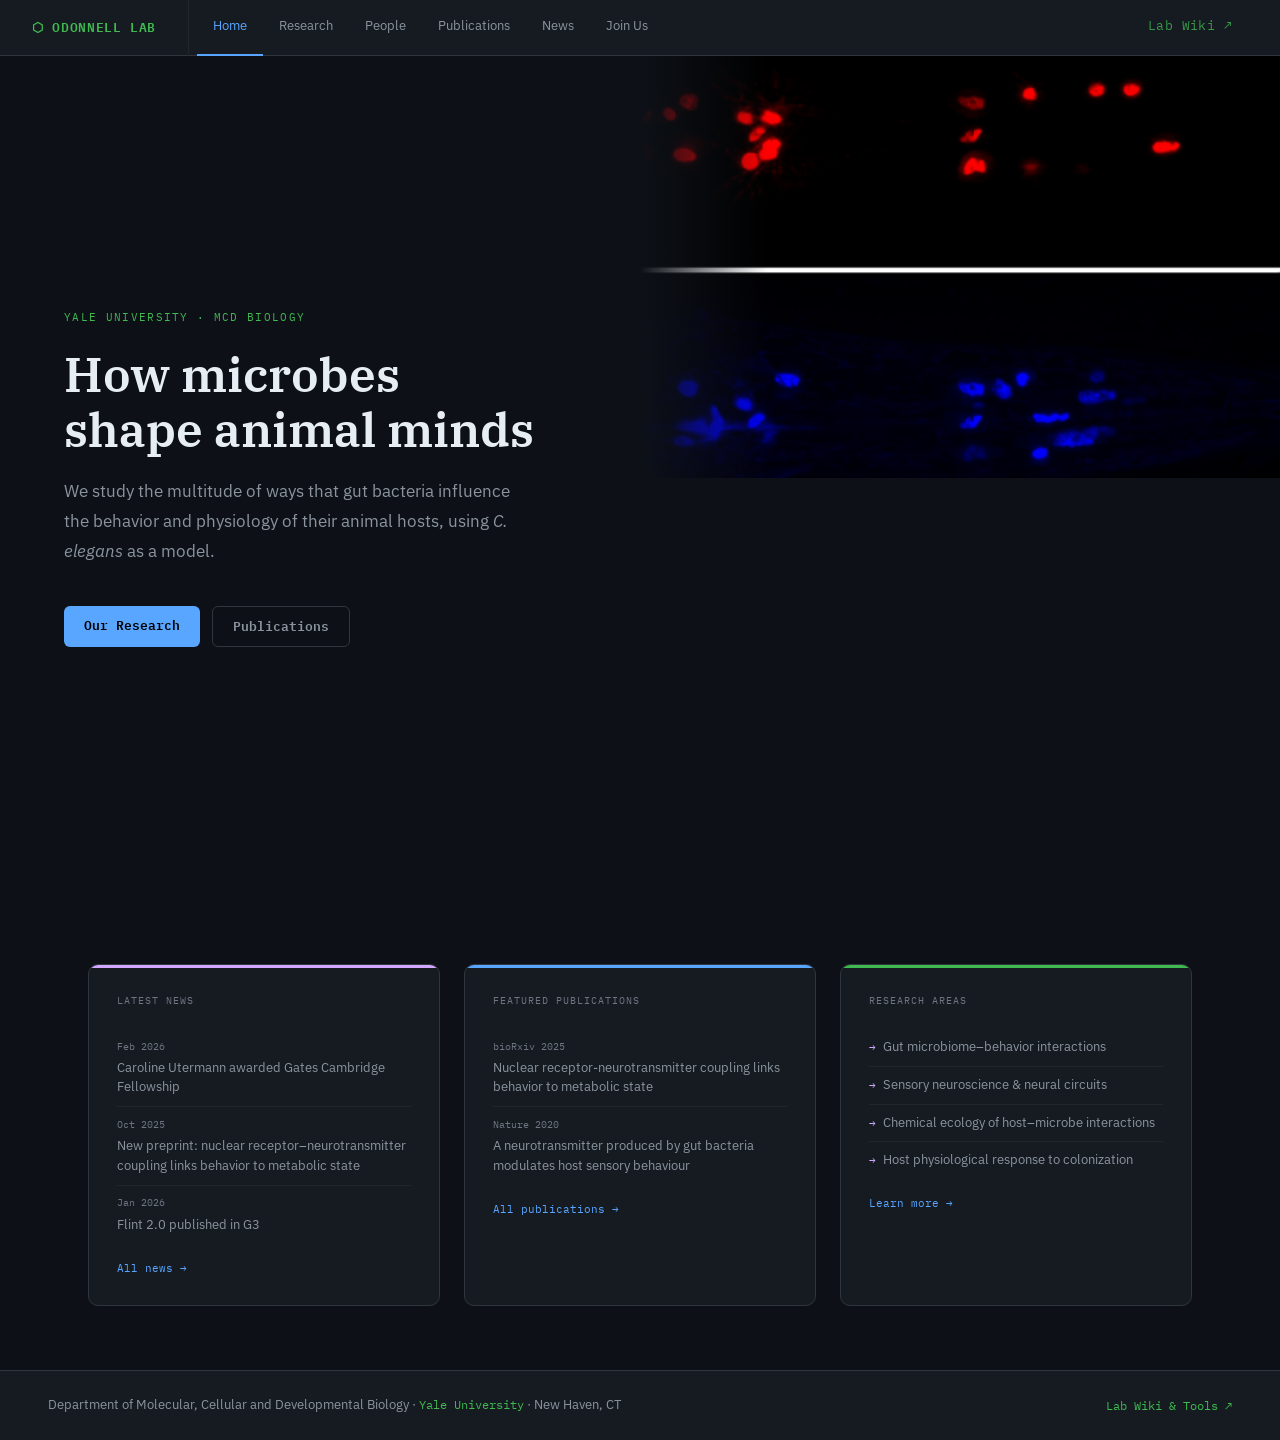
==== commit 94639544: "perf: replace 51MB hero GIF with 1.2MB MP4 Convert PanNeuralGCaMP_green3.gif to H.264 MP4 (51MB → 1." ====
--- a/index.html
+++ b/index.html
@@ -38,7 +38,7 @@
   </div>
   <div class="hero-image-panel">
     <img src="/images/hero/hero.png" alt="Fluorescent neurons in C. elegans">
-    <img src="/images/hero/PanNeuralGCaMP_green3.gif" alt="Panneuronal GCaMP activity in C. elegans">
+    <video autoplay loop muted playsinline src="/images/hero/PanNeuralGCaMP.mp4"></video>
   </div>
 </div>
 
--- a/shared.css
+++ b/shared.css
@@ -174,7 +174,7 @@
 .hero-full {
   display: grid;
   grid-template-columns: 1fr 1fr;
-  min-height: calc(100vh - 56px);
+  height: calc(100vh - 56px);
   overflow: hidden;
 }
 .hero-content {
@@ -208,12 +208,14 @@
 .hero-image-panel {
   position: relative;
   overflow: hidden;
-  display: grid;
-  grid-template-rows: 1fr 1fr;
-}
-.hero-image-panel img {
+  display: flex;
+  flex-direction: column;
+}
+.hero-image-panel img,
+.hero-image-panel video {
+  flex: 1;
+  min-height: 0;
   width: 100%;
-  height: 100%;
   object-fit: cover;
   object-position: center;
   display: block;
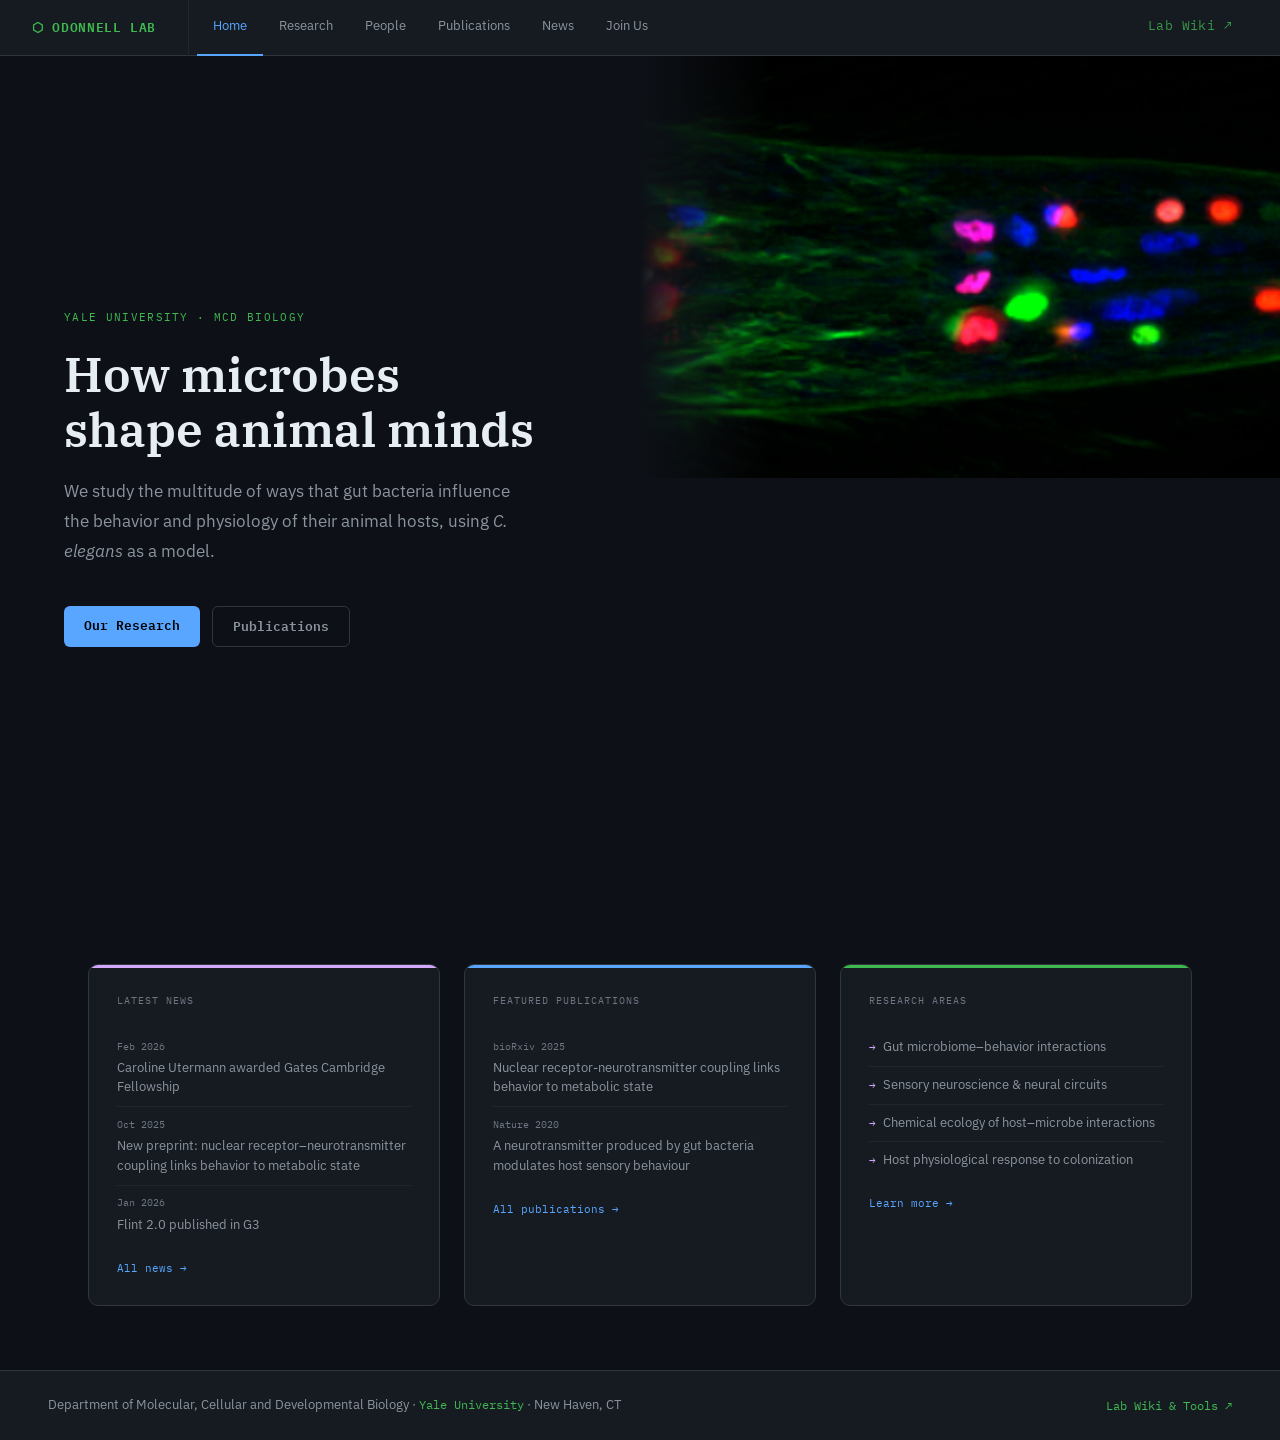
==== commit dd5a09b1: "Point the Lab Wiki links at Netlify, where the wiki actually runs The wiki's backend is a Netlify Fu" ====
--- a/shared.css
+++ b/shared.css
@@ -364,18 +364,45 @@
   display: flex;
   gap: 0.75rem;
   margin-top: 1.25rem;
-  overflow-x: auto;
-  scrollbar-width: none;
-}
-.panel-media::-webkit-scrollbar { display: none; }
+  overflow: visible;
+}
+.panel-media-wrap {
+  flex-shrink: 0;
+  height: 180px;
+  border-radius: 6px;
+  position: relative;
+  z-index: 1;
+  transition: z-index 0s 0.3s;
+}
+.panel-media-wrap:hover {
+  z-index: 10;
+  transition: z-index 0s;
+}
 .panel-media-item {
-  height: 180px;
+  height: 100%;
   width: auto;
+  object-fit: cover;
+  display: block;
   border-radius: 6px;
-  object-fit: cover;
-  flex-shrink: 0;
-  display: block;
-}
+  transition: transform 0.35s cubic-bezier(0.34, 1.56, 0.64, 1);
+}
+.panel-media-wrap:hover .panel-media-item {
+  transform: scale(2);
+}
+.panel-media-caption {
+  position: absolute;
+  bottom: 0; left: 0; right: 0;
+  padding: 0.35rem 0.6rem;
+  font-size: 11px;
+  color: #fff;
+  background: rgba(0,0,0,0.65);
+  border-radius: 0 0 6px 6px;
+  opacity: 0;
+  transition: opacity 0.2s ease;
+  pointer-events: none;
+  white-space: normal;
+}
+.panel-media-wrap:hover .panel-media-caption { opacity: 1; }
 
 .panel-pubs {
   margin-top: 1.25rem;
